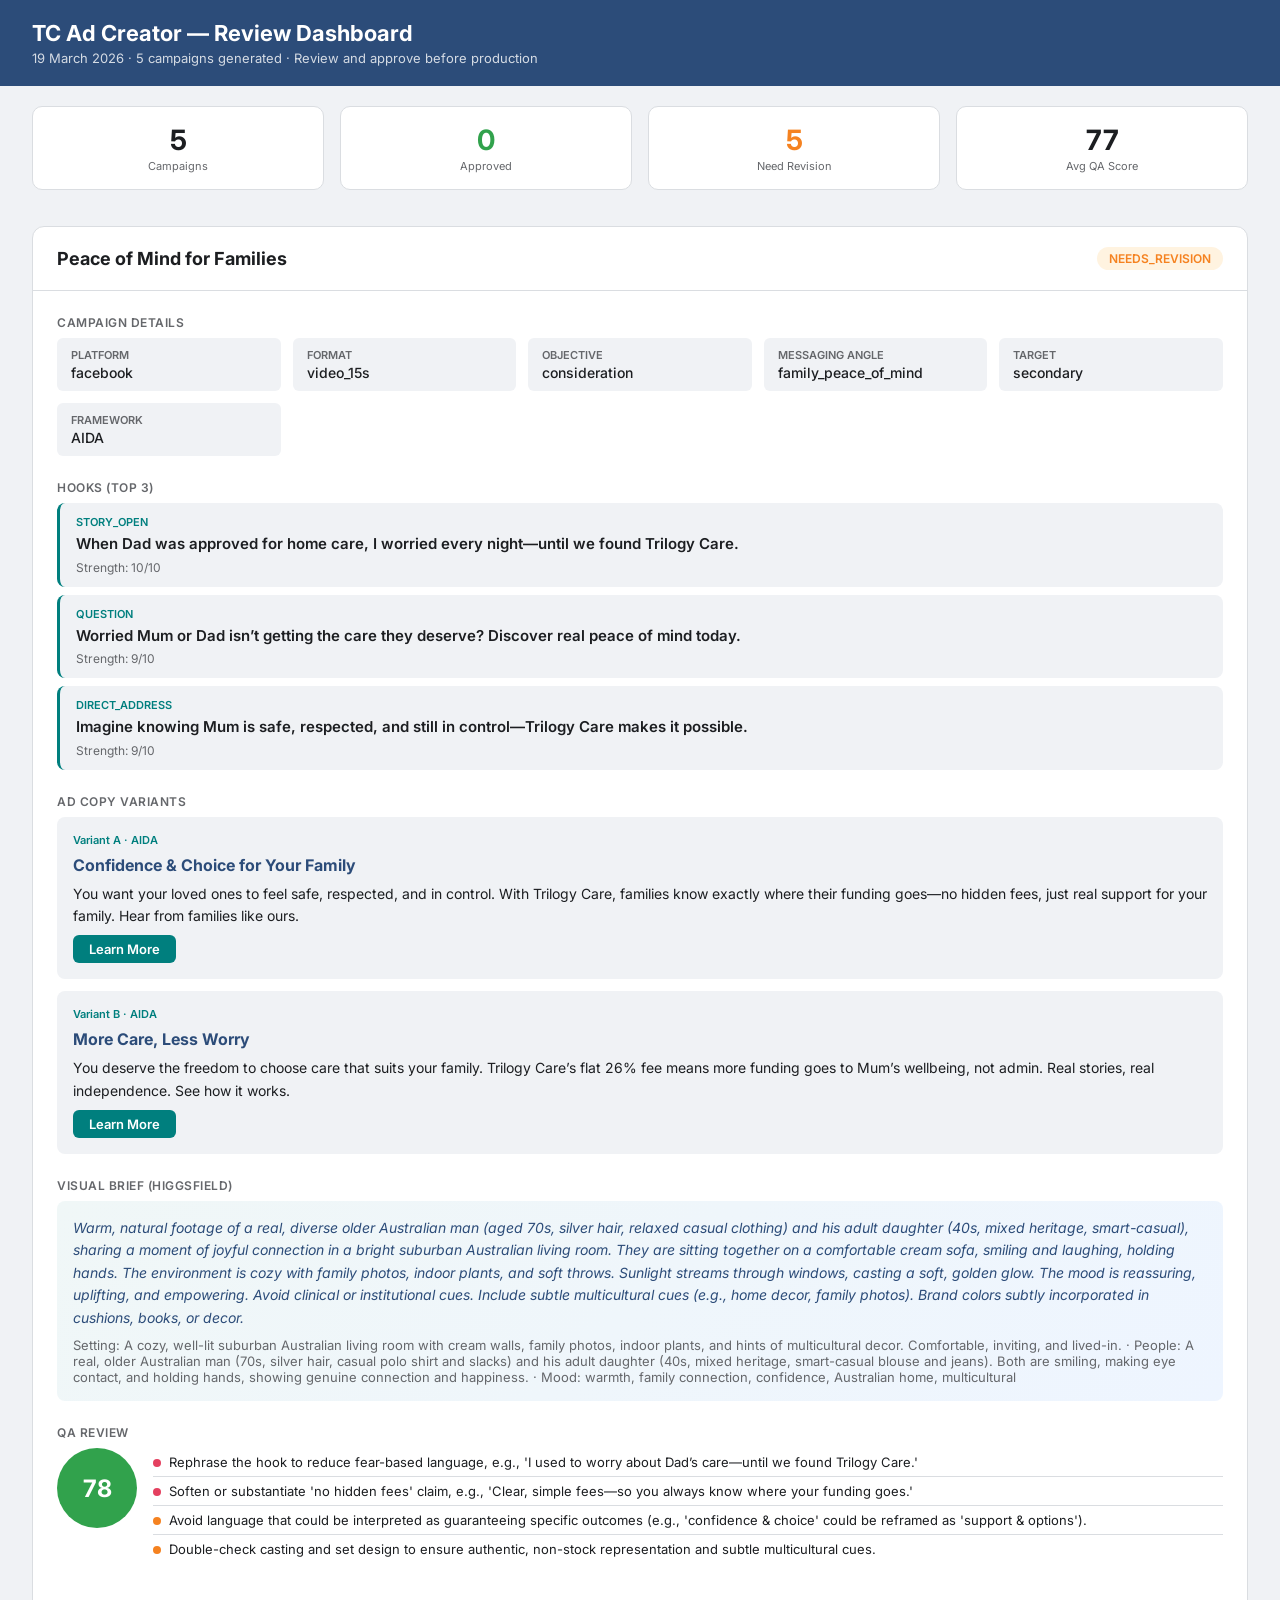
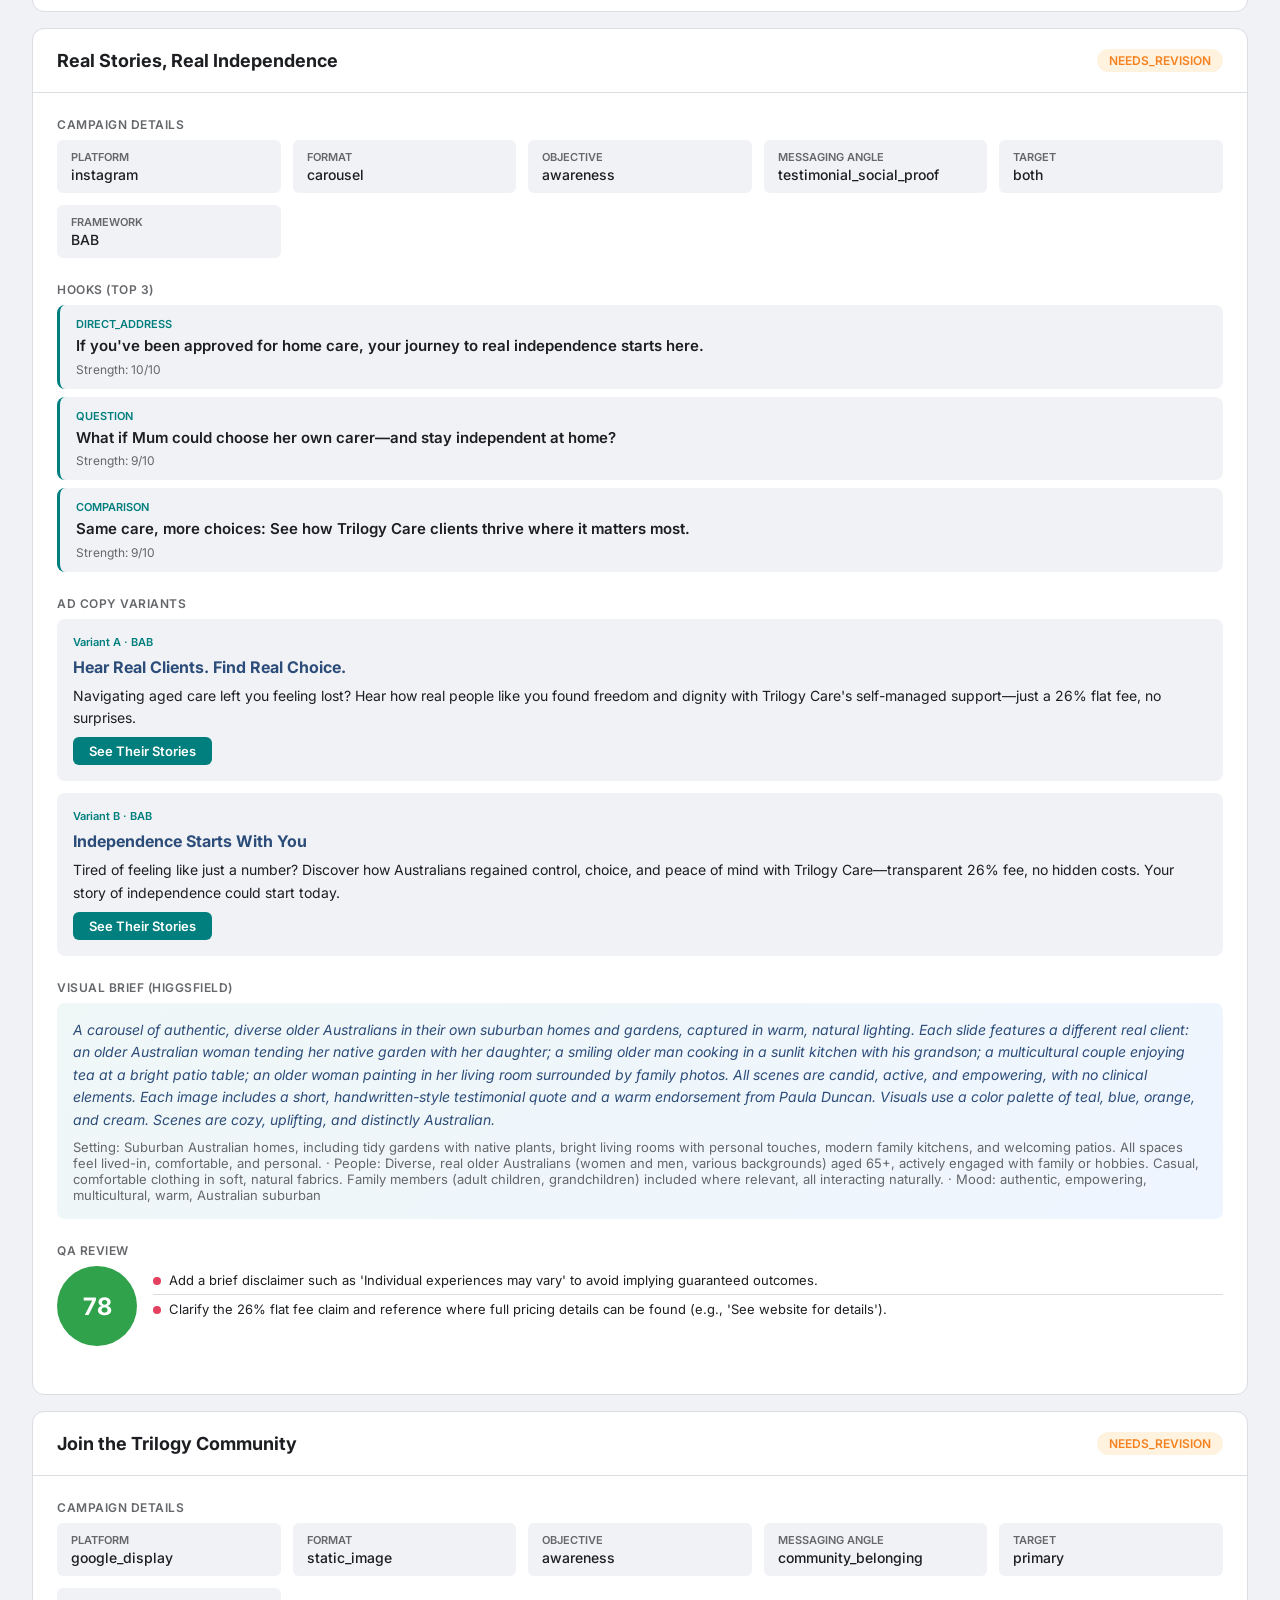
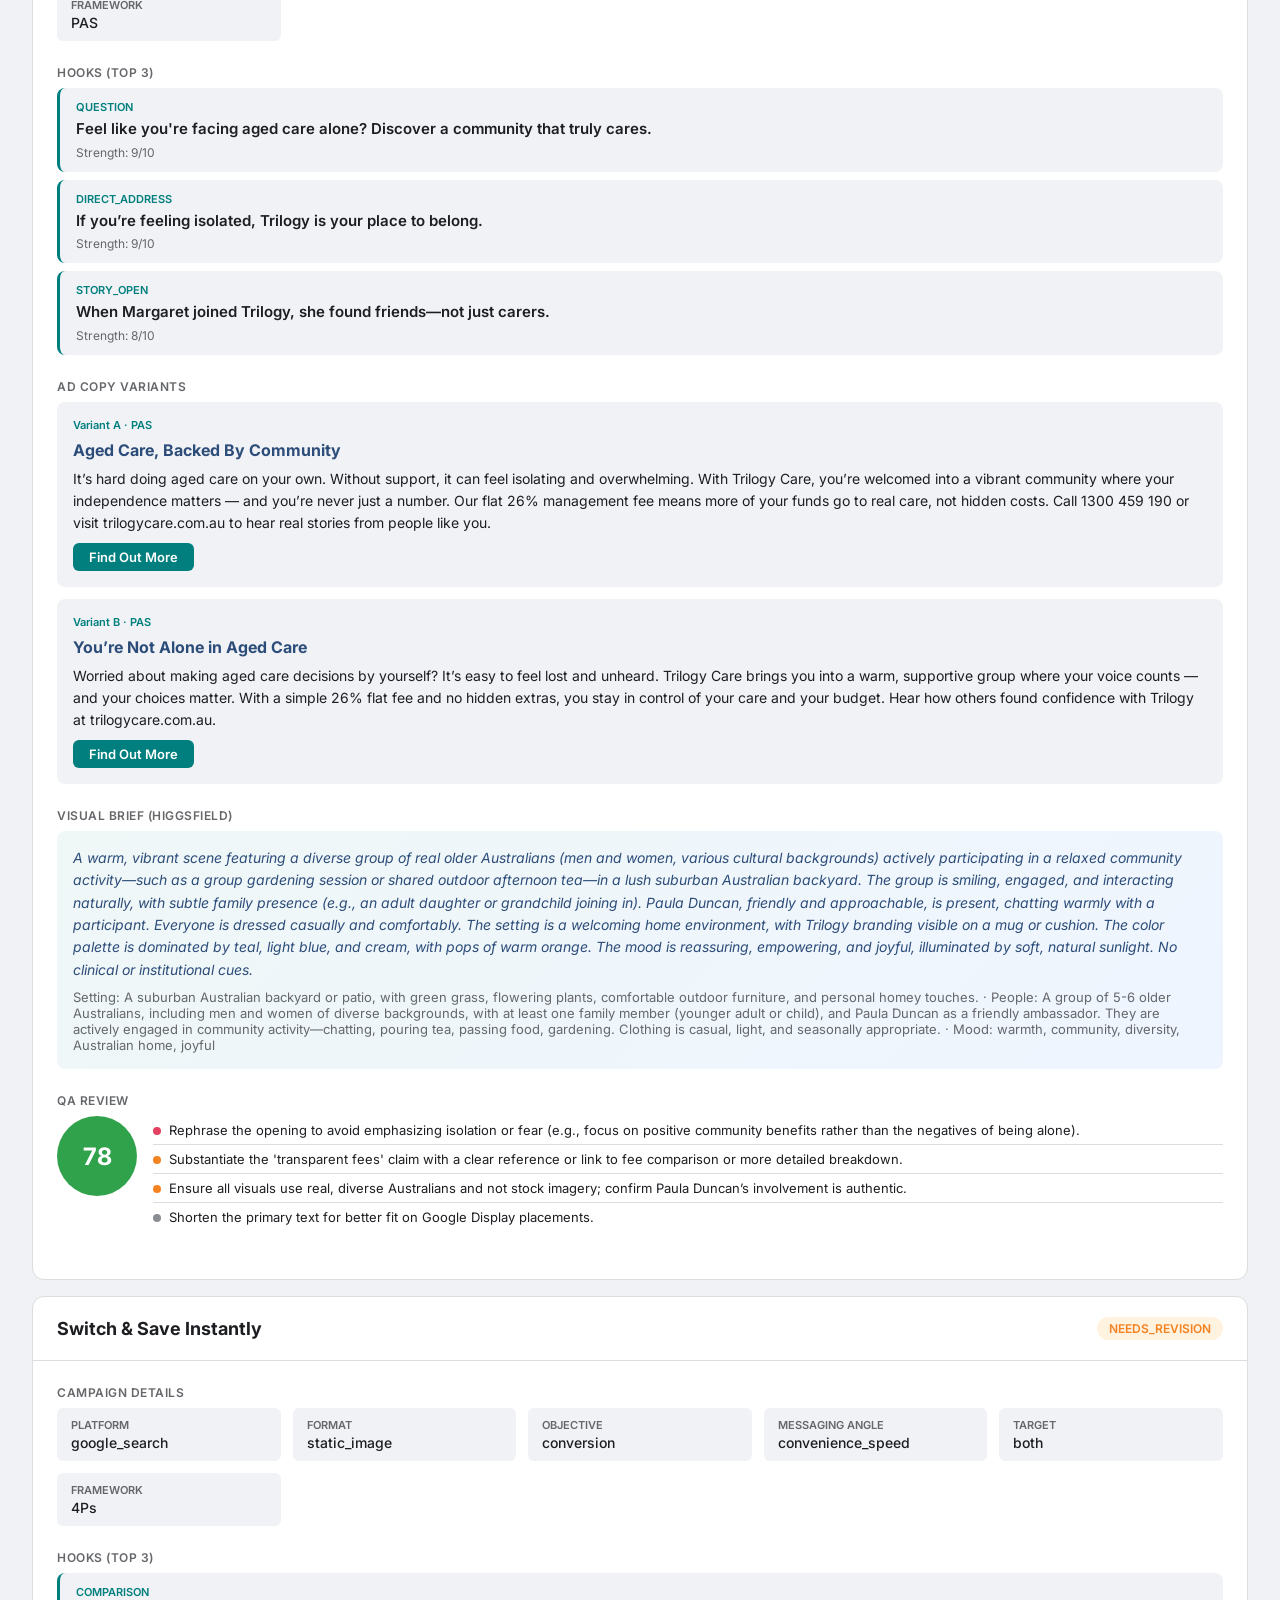
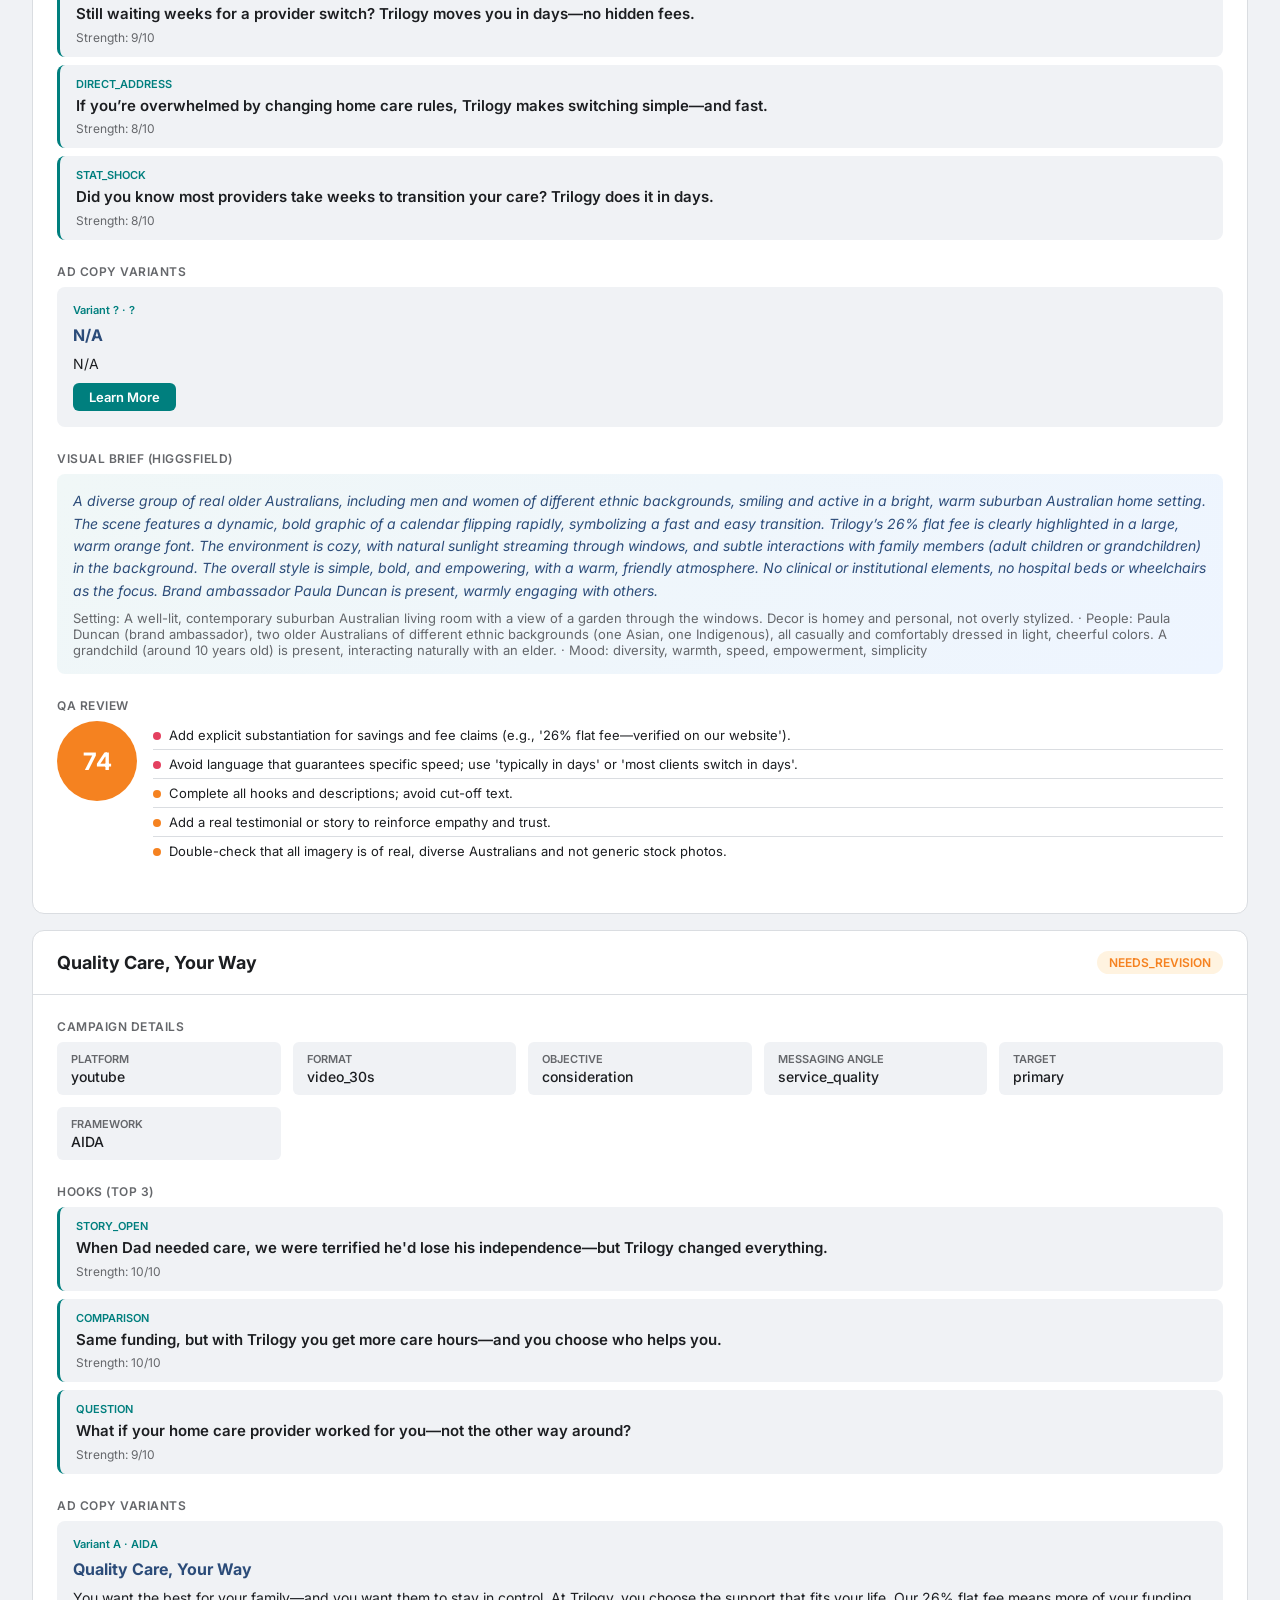
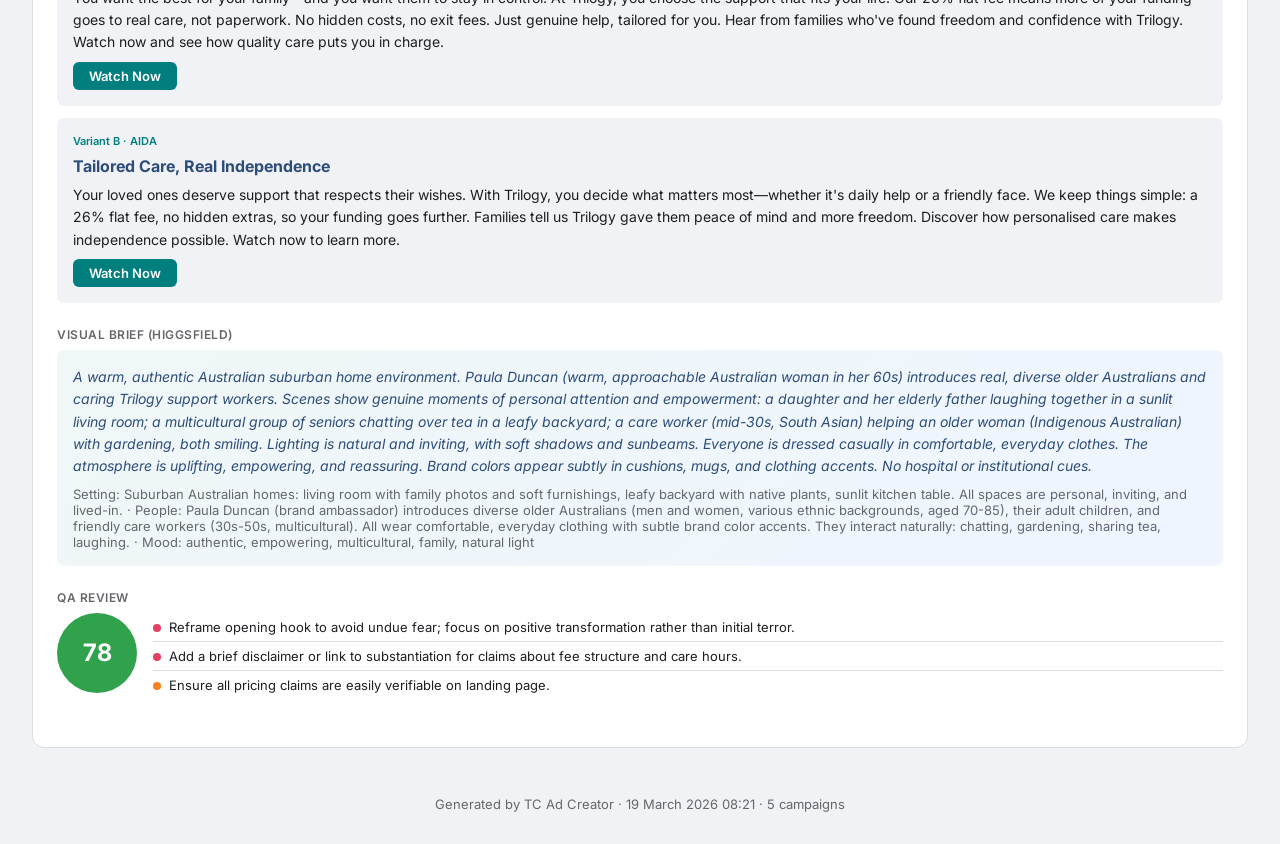
==== ad_output/ad_review_dashboard.html @ de45cdc8 "Ad Creator: 8 campaigns generated (2 batches), review dashboard, Higgsfield visual briefs, QA with c" ====
<!DOCTYPE html>
<html lang="en">
<head>
<meta charset="utf-8">
<meta name="viewport" content="width=device-width, initial-scale=1">
<title>TC Ad Creator — Review Dashboard</title>
<link href="https://fonts.googleapis.com/css2?family=Inter:wght@400;500;600;700&display=swap" rel="stylesheet">
<style>
:root {
  --bg: #F0F2F5; --white: #FFFFFF; --card: #FFFFFF;
  --border: #DADDE1; --text: #1C1E21; --muted: #65676B; --light: #8A8D91;
  --accent: #007F7E; --accent2: #43C0BE; --blue: #2c4c79;
  --green: #31A24C; --yellow: #F7B928; --red: #E4405F; --orange: #F58220;
}
* { box-sizing: border-box; margin: 0; padding: 0; }
body { font-family: 'Inter', -apple-system, sans-serif; background: var(--bg); color: var(--text); }

.header {
  background: var(--blue); color: white; padding: 20px 32px;
}
.header h1 { font-size: 22px; font-weight: 700; }
.header p { font-size: 13px; opacity: 0.8; margin-top: 4px; }

.stats {
  display: flex; gap: 16px; padding: 20px 32px; flex-wrap: wrap;
}
.stat {
  background: var(--white); border-radius: 10px; padding: 16px 24px;
  flex: 1; min-width: 140px; text-align: center;
  border: 1px solid var(--border);
}
.stat .n { font-size: 28px; font-weight: 700; }
.stat .l { font-size: 11px; color: var(--muted); margin-top: 2px; }

.campaign {
  background: var(--white); margin: 16px 32px; border-radius: 12px;
  border: 1px solid var(--border); overflow: hidden;
}
.campaign-header {
  padding: 20px 24px; border-bottom: 1px solid var(--border);
  display: flex; align-items: center; gap: 16px;
}
.campaign-header h2 { font-size: 18px; font-weight: 700; flex: 1; }
.badge { padding: 4px 12px; border-radius: 20px; font-size: 12px; font-weight: 600; }
.badge-approved { background: #E8F5E9; color: var(--green); }
.badge-revision { background: #FFF3E0; color: var(--orange); }
.badge-rejected { background: #FFEBE9; color: var(--red); }

.campaign-body { padding: 24px; }
.section { margin-bottom: 24px; }
.section h3 {
  font-size: 12px; text-transform: uppercase; letter-spacing: 0.5px;
  color: var(--muted); margin-bottom: 8px; font-weight: 600;
}

.hook-card {
  background: var(--bg); border-radius: 8px; padding: 12px 16px;
  margin-bottom: 8px; border-left: 3px solid var(--accent);
}
.hook-card .type { font-size: 11px; color: var(--accent); font-weight: 600; text-transform: uppercase; }
.hook-card .text { font-size: 15px; font-weight: 600; margin-top: 4px; line-height: 1.5; }
.hook-card .score { font-size: 12px; color: var(--muted); margin-top: 4px; }

.copy-variant {
  background: var(--bg); border-radius: 8px; padding: 16px; margin-bottom: 12px;
}
.copy-variant .label { font-size: 11px; color: var(--accent); font-weight: 600; margin-bottom: 8px; }
.copy-variant .headline { font-size: 16px; font-weight: 700; color: var(--blue); margin-bottom: 8px; }
.copy-variant .primary { font-size: 14px; line-height: 1.6; margin-bottom: 8px; }
.copy-variant .cta { display: inline-block; background: var(--accent); color: white; padding: 6px 16px; border-radius: 6px; font-size: 13px; font-weight: 600; }

.visual-brief {
  background: linear-gradient(135deg, #f0f7f7, #eef5ff); border-radius: 8px;
  padding: 16px; margin-bottom: 12px;
}
.visual-brief .prompt { font-size: 14px; line-height: 1.6; font-style: italic; color: var(--blue); }
.visual-brief .details { font-size: 13px; color: var(--muted); margin-top: 8px; }

.qa-result { display: flex; gap: 16px; flex-wrap: wrap; }
.qa-score {
  width: 80px; height: 80px; border-radius: 50%; display: flex;
  align-items: center; justify-content: center; font-size: 24px;
  font-weight: 700; color: white; flex-shrink: 0;
}
.qa-flags { flex: 1; }
.qa-flag {
  display: flex; gap: 8px; padding: 6px 0; font-size: 13px;
  border-bottom: 1px solid var(--border);
}
.qa-flag:last-child { border: none; }
.flag-dot { width: 8px; height: 8px; border-radius: 50%; margin-top: 5px; flex-shrink: 0; }

.meta-grid { display: grid; grid-template-columns: repeat(auto-fit, minmax(200px, 1fr)); gap: 12px; }
.meta-item { background: var(--bg); padding: 10px 14px; border-radius: 6px; }
.meta-item .label { font-size: 11px; color: var(--muted); font-weight: 600; text-transform: uppercase; }
.meta-item .value { font-size: 14px; font-weight: 500; margin-top: 2px; }
</style>
</head>
<body>
<div class="header">
  <h1>TC Ad Creator — Review Dashboard</h1>
  <p>19 March 2026 · 5 campaigns generated · Review and approve before production</p>
</div>

<div class="stats">
  <div class="stat"><div class="n">5</div><div class="l">Campaigns</div></div>
  <div class="stat"><div class="n" style="color:var(--green)">0</div><div class="l">Approved</div></div>
  <div class="stat"><div class="n" style="color:var(--orange)">5</div><div class="l">Need Revision</div></div>
  <div class="stat"><div class="n">77</div><div class="l">Avg QA Score</div></div>
</div>

<div class="campaign">
  <div class="campaign-header">
    <h2>Peace of Mind for Families</h2>
    <span class="badge badge-revision">NEEDS_REVISION</span>
  </div>
  <div class="campaign-body">

    <div class="section">
      <h3>Campaign Details</h3>
      <div class="meta-grid">
        <div class="meta-item"><div class="label">Platform</div><div class="value">facebook</div></div>
        <div class="meta-item"><div class="label">Format</div><div class="value">video_15s</div></div>
        <div class="meta-item"><div class="label">Objective</div><div class="value">consideration</div></div>
        <div class="meta-item"><div class="label">Messaging Angle</div><div class="value">family_peace_of_mind</div></div>
        <div class="meta-item"><div class="label">Target</div><div class="value">secondary</div></div>
        <div class="meta-item"><div class="label">Framework</div><div class="value">AIDA</div></div>
      </div>
    </div>

    <div class="section">
      <h3>Hooks (Top 3)</h3>
      <div class="hook-card">
        <div class="type">story_open</div>
        <div class="text">When Dad was approved for home care, I worried every night—until we found Trilogy Care.</div>
        <div class="score">Strength: 10/10</div>
      </div>
      <div class="hook-card">
        <div class="type">question</div>
        <div class="text">Worried Mum or Dad isn’t getting the care they deserve? Discover real peace of mind today.</div>
        <div class="score">Strength: 9/10</div>
      </div>
      <div class="hook-card">
        <div class="type">direct_address</div>
        <div class="text">Imagine knowing Mum is safe, respected, and still in control—Trilogy Care makes it possible.</div>
        <div class="score">Strength: 9/10</div>
      </div>
    </div>

    <div class="section">
      <h3>Ad Copy Variants</h3>
      <div class="copy-variant">
        <div class="label">Variant A · AIDA</div>
        <div class="headline">Confidence & Choice for Your Family</div>
        <div class="primary">You want your loved ones to feel safe, respected, and in control. With Trilogy Care, families know exactly where their funding goes—no hidden fees, just real support for your family. Hear from families like ours.</div>
        <span class="cta">Learn More</span>
      </div>
      <div class="copy-variant">
        <div class="label">Variant B · AIDA</div>
        <div class="headline">More Care, Less Worry</div>
        <div class="primary">You deserve the freedom to choose care that suits your family. Trilogy Care’s flat 26% fee means more funding goes to Mum’s wellbeing, not admin. Real stories, real independence. See how it works.</div>
        <span class="cta">Learn More</span>
      </div>
    </div>

    <div class="section">
      <h3>Visual Brief (Higgsfield)</h3>
      <div class="visual-brief">
        <div class="prompt">Warm, natural footage of a real, diverse older Australian man (aged 70s, silver hair, relaxed casual clothing) and his adult daughter (40s, mixed heritage, smart-casual), sharing a moment of joyful connection in a bright suburban Australian living room. They are sitting together on a comfortable cream sofa, smiling and laughing, holding hands. The environment is cozy with family photos, indoor plants, and soft throws. Sunlight streams through windows, casting a soft, golden glow. The mood is reassuring, uplifting, and empowering. Avoid clinical or institutional cues. Include subtle multicultural cues (e.g., home decor, family photos). Brand colors subtly incorporated in cushions, books, or decor.</div>
        <div class="details">
          Setting: A cozy, well-lit suburban Australian living room with cream walls, family photos, indoor plants, and hints of multicultural decor. Comfortable, inviting, and lived-in. ·
          People: A real, older Australian man (70s, silver hair, casual polo shirt and slacks) and his adult daughter (40s, mixed heritage, smart-casual blouse and jeans). Both are smiling, making eye contact, and holding hands, showing genuine connection and happiness. ·
          Mood: warmth, family connection, confidence, Australian home, multicultural
        </div>
      </div>
    </div>

    <div class="section">
      <h3>QA Review</h3>
      <div class="qa-result">
        <div class="qa-score" style="background:var(--green)">78</div>
        <div class="qa-flags">
          <div class="qa-flag"><span class="flag-dot" style="background:var(--red)"></span>Rephrase the hook to reduce fear-based language, e.g., 'I used to worry about Dad’s care—until we found Trilogy Care.'</div>
          <div class="qa-flag"><span class="flag-dot" style="background:var(--red)"></span>Soften or substantiate 'no hidden fees' claim, e.g., 'Clear, simple fees—so you always know where your funding goes.'</div>
          <div class="qa-flag"><span class="flag-dot" style="background:var(--orange)"></span>Avoid language that could be interpreted as guaranteeing specific outcomes (e.g., 'confidence & choice' could be reframed as 'support & options').</div>
          <div class="qa-flag"><span class="flag-dot" style="background:var(--orange)"></span>Double-check casting and set design to ensure authentic, non-stock representation and subtle multicultural cues.</div>
        </div>
      </div>
    </div>
  </div>
</div>

<div class="campaign">
  <div class="campaign-header">
    <h2>Real Stories, Real Independence</h2>
    <span class="badge badge-revision">NEEDS_REVISION</span>
  </div>
  <div class="campaign-body">

    <div class="section">
      <h3>Campaign Details</h3>
      <div class="meta-grid">
        <div class="meta-item"><div class="label">Platform</div><div class="value">instagram</div></div>
        <div class="meta-item"><div class="label">Format</div><div class="value">carousel</div></div>
        <div class="meta-item"><div class="label">Objective</div><div class="value">awareness</div></div>
        <div class="meta-item"><div class="label">Messaging Angle</div><div class="value">testimonial_social_proof</div></div>
        <div class="meta-item"><div class="label">Target</div><div class="value">both</div></div>
        <div class="meta-item"><div class="label">Framework</div><div class="value">BAB</div></div>
      </div>
    </div>

    <div class="section">
      <h3>Hooks (Top 3)</h3>
      <div class="hook-card">
        <div class="type">direct_address</div>
        <div class="text">If you've been approved for home care, your journey to real independence starts here.</div>
        <div class="score">Strength: 10/10</div>
      </div>
      <div class="hook-card">
        <div class="type">question</div>
        <div class="text">What if Mum could choose her own carer—and stay independent at home?</div>
        <div class="score">Strength: 9/10</div>
      </div>
      <div class="hook-card">
        <div class="type">comparison</div>
        <div class="text">Same care, more choices: See how Trilogy Care clients thrive where it matters most.</div>
        <div class="score">Strength: 9/10</div>
      </div>
    </div>

    <div class="section">
      <h3>Ad Copy Variants</h3>
      <div class="copy-variant">
        <div class="label">Variant A · BAB</div>
        <div class="headline">Hear Real Clients. Find Real Choice.</div>
        <div class="primary">Navigating aged care left you feeling lost? Hear how real people like you found freedom and dignity with Trilogy Care's self-managed support—just a 26% flat fee, no surprises.</div>
        <span class="cta">See Their Stories</span>
      </div>
      <div class="copy-variant">
        <div class="label">Variant B · BAB</div>
        <div class="headline">Independence Starts With You</div>
        <div class="primary">Tired of feeling like just a number? Discover how Australians regained control, choice, and peace of mind with Trilogy Care—transparent 26% fee, no hidden costs. Your story of independence could start today.</div>
        <span class="cta">See Their Stories</span>
      </div>
    </div>

    <div class="section">
      <h3>Visual Brief (Higgsfield)</h3>
      <div class="visual-brief">
        <div class="prompt">A carousel of authentic, diverse older Australians in their own suburban homes and gardens, captured in warm, natural lighting. Each slide features a different real client: an older Australian woman tending her native garden with her daughter; a smiling older man cooking in a sunlit kitchen with his grandson; a multicultural couple enjoying tea at a bright patio table; an older woman painting in her living room surrounded by family photos. All scenes are candid, active, and empowering, with no clinical elements. Each image includes a short, handwritten-style testimonial quote and a warm endorsement from Paula Duncan. Visuals use a color palette of teal, blue, orange, and cream. Scenes are cozy, uplifting, and distinctly Australian.</div>
        <div class="details">
          Setting: Suburban Australian homes, including tidy gardens with native plants, bright living rooms with personal touches, modern family kitchens, and welcoming patios. All spaces feel lived-in, comfortable, and personal. ·
          People: Diverse, real older Australians (women and men, various backgrounds) aged 65+, actively engaged with family or hobbies. Casual, comfortable clothing in soft, natural fabrics. Family members (adult children, grandchildren) included where relevant, all interacting naturally. ·
          Mood: authentic, empowering, multicultural, warm, Australian suburban
        </div>
      </div>
    </div>

    <div class="section">
      <h3>QA Review</h3>
      <div class="qa-result">
        <div class="qa-score" style="background:var(--green)">78</div>
        <div class="qa-flags">
          <div class="qa-flag"><span class="flag-dot" style="background:var(--red)"></span>Add a brief disclaimer such as 'Individual experiences may vary' to avoid implying guaranteed outcomes.</div>
          <div class="qa-flag"><span class="flag-dot" style="background:var(--red)"></span>Clarify the 26% flat fee claim and reference where full pricing details can be found (e.g., 'See website for details').</div>
        </div>
      </div>
    </div>
  </div>
</div>

<div class="campaign">
  <div class="campaign-header">
    <h2>Join the Trilogy Community</h2>
    <span class="badge badge-revision">NEEDS_REVISION</span>
  </div>
  <div class="campaign-body">

    <div class="section">
      <h3>Campaign Details</h3>
      <div class="meta-grid">
        <div class="meta-item"><div class="label">Platform</div><div class="value">google_display</div></div>
        <div class="meta-item"><div class="label">Format</div><div class="value">static_image</div></div>
        <div class="meta-item"><div class="label">Objective</div><div class="value">awareness</div></div>
        <div class="meta-item"><div class="label">Messaging Angle</div><div class="value">community_belonging</div></div>
        <div class="meta-item"><div class="label">Target</div><div class="value">primary</div></div>
        <div class="meta-item"><div class="label">Framework</div><div class="value">PAS</div></div>
      </div>
    </div>

    <div class="section">
      <h3>Hooks (Top 3)</h3>
      <div class="hook-card">
        <div class="type">question</div>
        <div class="text">Feel like you're facing aged care alone? Discover a community that truly cares.</div>
        <div class="score">Strength: 9/10</div>
      </div>
      <div class="hook-card">
        <div class="type">direct_address</div>
        <div class="text">If you’re feeling isolated, Trilogy is your place to belong.</div>
        <div class="score">Strength: 9/10</div>
      </div>
      <div class="hook-card">
        <div class="type">story_open</div>
        <div class="text">When Margaret joined Trilogy, she found friends—not just carers.</div>
        <div class="score">Strength: 8/10</div>
      </div>
    </div>

    <div class="section">
      <h3>Ad Copy Variants</h3>
      <div class="copy-variant">
        <div class="label">Variant A · PAS</div>
        <div class="headline">Aged Care, Backed By Community</div>
        <div class="primary">It’s hard doing aged care on your own. Without support, it can feel isolating and overwhelming. With Trilogy Care, you’re welcomed into a vibrant community where your independence matters — and you’re never just a number. Our flat 26% management fee means more of your funds go to real care, not hidden costs. Call 1300 459 190 or visit trilogycare.com.au to hear real stories from people like you.</div>
        <span class="cta">Find Out More</span>
      </div>
      <div class="copy-variant">
        <div class="label">Variant B · PAS</div>
        <div class="headline">You’re Not Alone in Aged Care</div>
        <div class="primary">Worried about making aged care decisions by yourself? It’s easy to feel lost and unheard. Trilogy Care brings you into a warm, supportive group where your voice counts — and your choices matter. With a simple 26% flat fee and no hidden extras, you stay in control of your care and your budget. Hear how others found confidence with Trilogy at trilogycare.com.au.</div>
        <span class="cta">Find Out More</span>
      </div>
    </div>

    <div class="section">
      <h3>Visual Brief (Higgsfield)</h3>
      <div class="visual-brief">
        <div class="prompt">A warm, vibrant scene featuring a diverse group of real older Australians (men and women, various cultural backgrounds) actively participating in a relaxed community activity—such as a group gardening session or shared outdoor afternoon tea—in a lush suburban Australian backyard. The group is smiling, engaged, and interacting naturally, with subtle family presence (e.g., an adult daughter or grandchild joining in). Paula Duncan, friendly and approachable, is present, chatting warmly with a participant. Everyone is dressed casually and comfortably. The setting is a welcoming home environment, with Trilogy branding visible on a mug or cushion. The color palette is dominated by teal, light blue, and cream, with pops of warm orange. The mood is reassuring, empowering, and joyful, illuminated by soft, natural sunlight. No clinical or institutional cues.</div>
        <div class="details">
          Setting: A suburban Australian backyard or patio, with green grass, flowering plants, comfortable outdoor furniture, and personal homey touches. ·
          People: A group of 5-6 older Australians, including men and women of diverse backgrounds, with at least one family member (younger adult or child), and Paula Duncan as a friendly ambassador. They are actively engaged in community activity—chatting, pouring tea, passing food, gardening. Clothing is casual, light, and seasonally appropriate. ·
          Mood: warmth, community, diversity, Australian home, joyful
        </div>
      </div>
    </div>

    <div class="section">
      <h3>QA Review</h3>
      <div class="qa-result">
        <div class="qa-score" style="background:var(--green)">78</div>
        <div class="qa-flags">
          <div class="qa-flag"><span class="flag-dot" style="background:var(--red)"></span>Rephrase the opening to avoid emphasizing isolation or fear (e.g., focus on positive community benefits rather than the negatives of being alone).</div>
          <div class="qa-flag"><span class="flag-dot" style="background:var(--orange)"></span>Substantiate the 'transparent fees' claim with a clear reference or link to fee comparison or more detailed breakdown.</div>
          <div class="qa-flag"><span class="flag-dot" style="background:var(--orange)"></span>Ensure all visuals use real, diverse Australians and not stock imagery; confirm Paula Duncan’s involvement is authentic.</div>
          <div class="qa-flag"><span class="flag-dot" style="background:var(--light)"></span>Shorten the primary text for better fit on Google Display placements.</div>
        </div>
      </div>
    </div>
  </div>
</div>

<div class="campaign">
  <div class="campaign-header">
    <h2>Switch & Save Instantly</h2>
    <span class="badge badge-revision">NEEDS_REVISION</span>
  </div>
  <div class="campaign-body">

    <div class="section">
      <h3>Campaign Details</h3>
      <div class="meta-grid">
        <div class="meta-item"><div class="label">Platform</div><div class="value">google_search</div></div>
        <div class="meta-item"><div class="label">Format</div><div class="value">static_image</div></div>
        <div class="meta-item"><div class="label">Objective</div><div class="value">conversion</div></div>
        <div class="meta-item"><div class="label">Messaging Angle</div><div class="value">convenience_speed</div></div>
        <div class="meta-item"><div class="label">Target</div><div class="value">both</div></div>
        <div class="meta-item"><div class="label">Framework</div><div class="value">4Ps</div></div>
      </div>
    </div>

    <div class="section">
      <h3>Hooks (Top 3)</h3>
      <div class="hook-card">
        <div class="type">comparison</div>
        <div class="text">Still waiting weeks for a provider switch? Trilogy moves you in days—no hidden fees.</div>
        <div class="score">Strength: 9/10</div>
      </div>
      <div class="hook-card">
        <div class="type">direct_address</div>
        <div class="text">If you’re overwhelmed by changing home care rules, Trilogy makes switching simple—and fast.</div>
        <div class="score">Strength: 8/10</div>
      </div>
      <div class="hook-card">
        <div class="type">stat_shock</div>
        <div class="text">Did you know most providers take weeks to transition your care? Trilogy does it in days.</div>
        <div class="score">Strength: 8/10</div>
      </div>
    </div>

    <div class="section">
      <h3>Ad Copy Variants</h3>
      <div class="copy-variant">
        <div class="label">Variant ? · ?</div>
        <div class="headline">N/A</div>
        <div class="primary">N/A</div>
        <span class="cta">Learn More</span>
      </div>
    </div>

    <div class="section">
      <h3>Visual Brief (Higgsfield)</h3>
      <div class="visual-brief">
        <div class="prompt">A diverse group of real older Australians, including men and women of different ethnic backgrounds, smiling and active in a bright, warm suburban Australian home setting. The scene features a dynamic, bold graphic of a calendar flipping rapidly, symbolizing a fast and easy transition. Trilogy’s 26% flat fee is clearly highlighted in a large, warm orange font. The environment is cozy, with natural sunlight streaming through windows, and subtle interactions with family members (adult children or grandchildren) in the background. The overall style is simple, bold, and empowering, with a warm, friendly atmosphere. No clinical or institutional elements, no hospital beds or wheelchairs as the focus. Brand ambassador Paula Duncan is present, warmly engaging with others.</div>
        <div class="details">
          Setting: A well-lit, contemporary suburban Australian living room with a view of a garden through the windows. Decor is homey and personal, not overly stylized. ·
          People: Paula Duncan (brand ambassador), two older Australians of different ethnic backgrounds (one Asian, one Indigenous), all casually and comfortably dressed in light, cheerful colors. A grandchild (around 10 years old) is present, interacting naturally with an elder. ·
          Mood: diversity, warmth, speed, empowerment, simplicity
        </div>
      </div>
    </div>

    <div class="section">
      <h3>QA Review</h3>
      <div class="qa-result">
        <div class="qa-score" style="background:var(--orange)">74</div>
        <div class="qa-flags">
          <div class="qa-flag"><span class="flag-dot" style="background:var(--red)"></span>Add explicit substantiation for savings and fee claims (e.g., '26% flat fee—verified on our website').</div>
          <div class="qa-flag"><span class="flag-dot" style="background:var(--red)"></span>Avoid language that guarantees specific speed; use 'typically in days' or 'most clients switch in days'.</div>
          <div class="qa-flag"><span class="flag-dot" style="background:var(--orange)"></span>Complete all hooks and descriptions; avoid cut-off text.</div>
          <div class="qa-flag"><span class="flag-dot" style="background:var(--orange)"></span>Add a real testimonial or story to reinforce empathy and trust.</div>
          <div class="qa-flag"><span class="flag-dot" style="background:var(--orange)"></span>Double-check that all imagery is of real, diverse Australians and not generic stock photos.</div>
        </div>
      </div>
    </div>
  </div>
</div>

<div class="campaign">
  <div class="campaign-header">
    <h2>Quality Care, Your Way</h2>
    <span class="badge badge-revision">NEEDS_REVISION</span>
  </div>
  <div class="campaign-body">

    <div class="section">
      <h3>Campaign Details</h3>
      <div class="meta-grid">
        <div class="meta-item"><div class="label">Platform</div><div class="value">youtube</div></div>
        <div class="meta-item"><div class="label">Format</div><div class="value">video_30s</div></div>
        <div class="meta-item"><div class="label">Objective</div><div class="value">consideration</div></div>
        <div class="meta-item"><div class="label">Messaging Angle</div><div class="value">service_quality</div></div>
        <div class="meta-item"><div class="label">Target</div><div class="value">primary</div></div>
        <div class="meta-item"><div class="label">Framework</div><div class="value">AIDA</div></div>
      </div>
    </div>

    <div class="section">
      <h3>Hooks (Top 3)</h3>
      <div class="hook-card">
        <div class="type">story_open</div>
        <div class="text">When Dad needed care, we were terrified he'd lose his independence—but Trilogy changed everything.</div>
        <div class="score">Strength: 10/10</div>
      </div>
      <div class="hook-card">
        <div class="type">comparison</div>
        <div class="text">Same funding, but with Trilogy you get more care hours—and you choose who helps you.</div>
        <div class="score">Strength: 10/10</div>
      </div>
      <div class="hook-card">
        <div class="type">question</div>
        <div class="text">What if your home care provider worked for you—not the other way around?</div>
        <div class="score">Strength: 9/10</div>
      </div>
    </div>

    <div class="section">
      <h3>Ad Copy Variants</h3>
      <div class="copy-variant">
        <div class="label">Variant A · AIDA</div>
        <div class="headline">Quality Care, Your Way</div>
        <div class="primary">You want the best for your family—and you want them to stay in control. At Trilogy, you choose the support that fits your life. Our 26% flat fee means more of your funding goes to real care, not paperwork. No hidden costs, no exit fees. Just genuine help, tailored for you. Hear from families who've found freedom and confidence with Trilogy. Watch now and see how quality care puts you in charge.</div>
        <span class="cta">Watch Now</span>
      </div>
      <div class="copy-variant">
        <div class="label">Variant B · AIDA</div>
        <div class="headline">Tailored Care, Real Independence</div>
        <div class="primary">Your loved ones deserve support that respects their wishes. With Trilogy, you decide what matters most—whether it's daily help or a friendly face. We keep things simple: a 26% flat fee, no hidden extras, so your funding goes further. Families tell us Trilogy gave them peace of mind and more freedom. Discover how personalised care makes independence possible. Watch now to learn more.</div>
        <span class="cta">Watch Now</span>
      </div>
    </div>

    <div class="section">
      <h3>Visual Brief (Higgsfield)</h3>
      <div class="visual-brief">
        <div class="prompt">A warm, authentic Australian suburban home environment. Paula Duncan (warm, approachable Australian woman in her 60s) introduces real, diverse older Australians and caring Trilogy support workers. Scenes show genuine moments of personal attention and empowerment: a daughter and her elderly father laughing together in a sunlit living room; a multicultural group of seniors chatting over tea in a leafy backyard; a care worker (mid-30s, South Asian) helping an older woman (Indigenous Australian) with gardening, both smiling. Lighting is natural and inviting, with soft shadows and sunbeams. Everyone is dressed casually in comfortable, everyday clothes. The atmosphere is uplifting, empowering, and reassuring. Brand colors appear subtly in cushions, mugs, and clothing accents. No hospital or institutional cues.</div>
        <div class="details">
          Setting: Suburban Australian homes: living room with family photos and soft furnishings, leafy backyard with native plants, sunlit kitchen table. All spaces are personal, inviting, and lived-in. ·
          People: Paula Duncan (brand ambassador) introduces diverse older Australians (men and women, various ethnic backgrounds, aged 70-85), their adult children, and friendly care workers (30s-50s, multicultural). All wear comfortable, everyday clothing with subtle brand color accents. They interact naturally: chatting, gardening, sharing tea, laughing. ·
          Mood: authentic, empowering, multicultural, family, natural light
        </div>
      </div>
    </div>

    <div class="section">
      <h3>QA Review</h3>
      <div class="qa-result">
        <div class="qa-score" style="background:var(--green)">78</div>
        <div class="qa-flags">
          <div class="qa-flag"><span class="flag-dot" style="background:var(--red)"></span>Reframe opening hook to avoid undue fear; focus on positive transformation rather than initial terror.</div>
          <div class="qa-flag"><span class="flag-dot" style="background:var(--red)"></span>Add a brief disclaimer or link to substantiation for claims about fee structure and care hours.</div>
          <div class="qa-flag"><span class="flag-dot" style="background:var(--orange)"></span>Ensure all pricing claims are easily verifiable on landing page.</div>
        </div>
      </div>
    </div>
  </div>
</div>

<div style="text-align:center;padding:32px;color:var(--muted);font-size:13px;">
  Generated by TC Ad Creator · 19 March 2026 08:21 · 5 campaigns
</div>
</body>
</html>
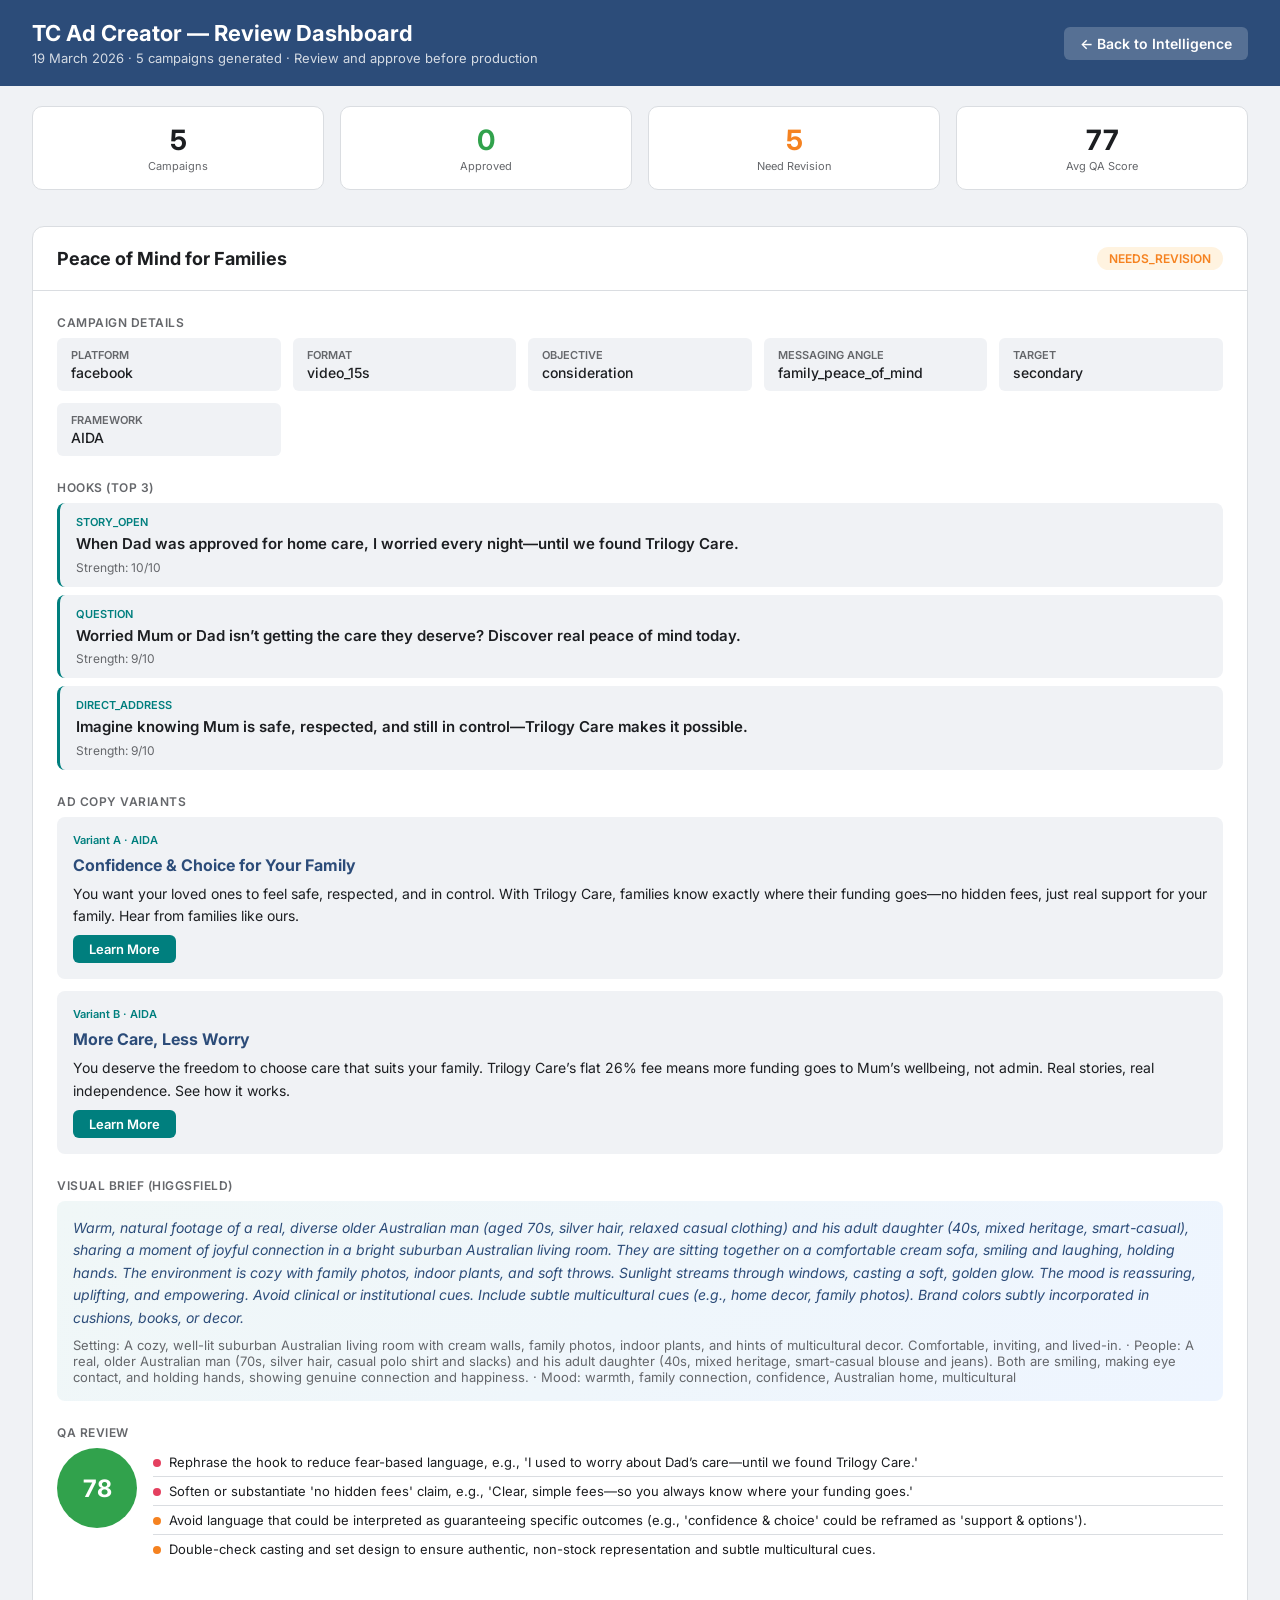
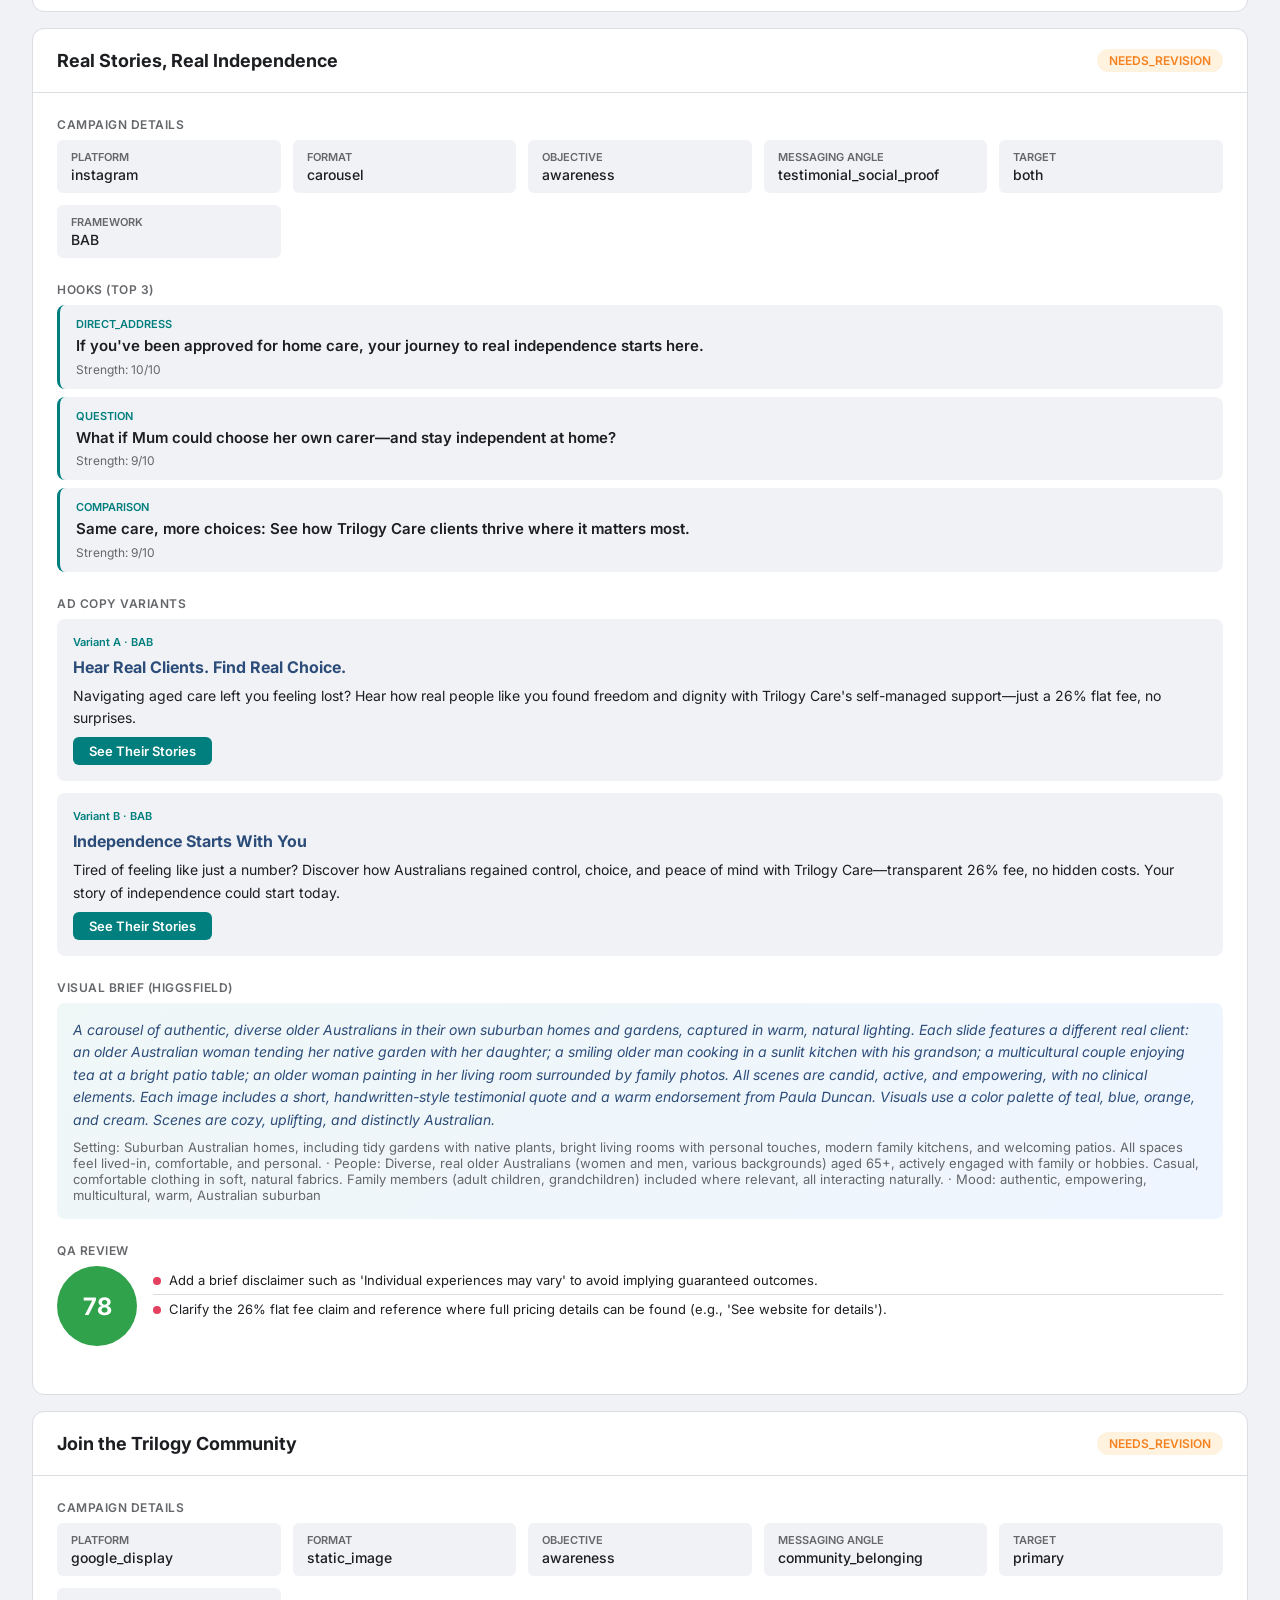
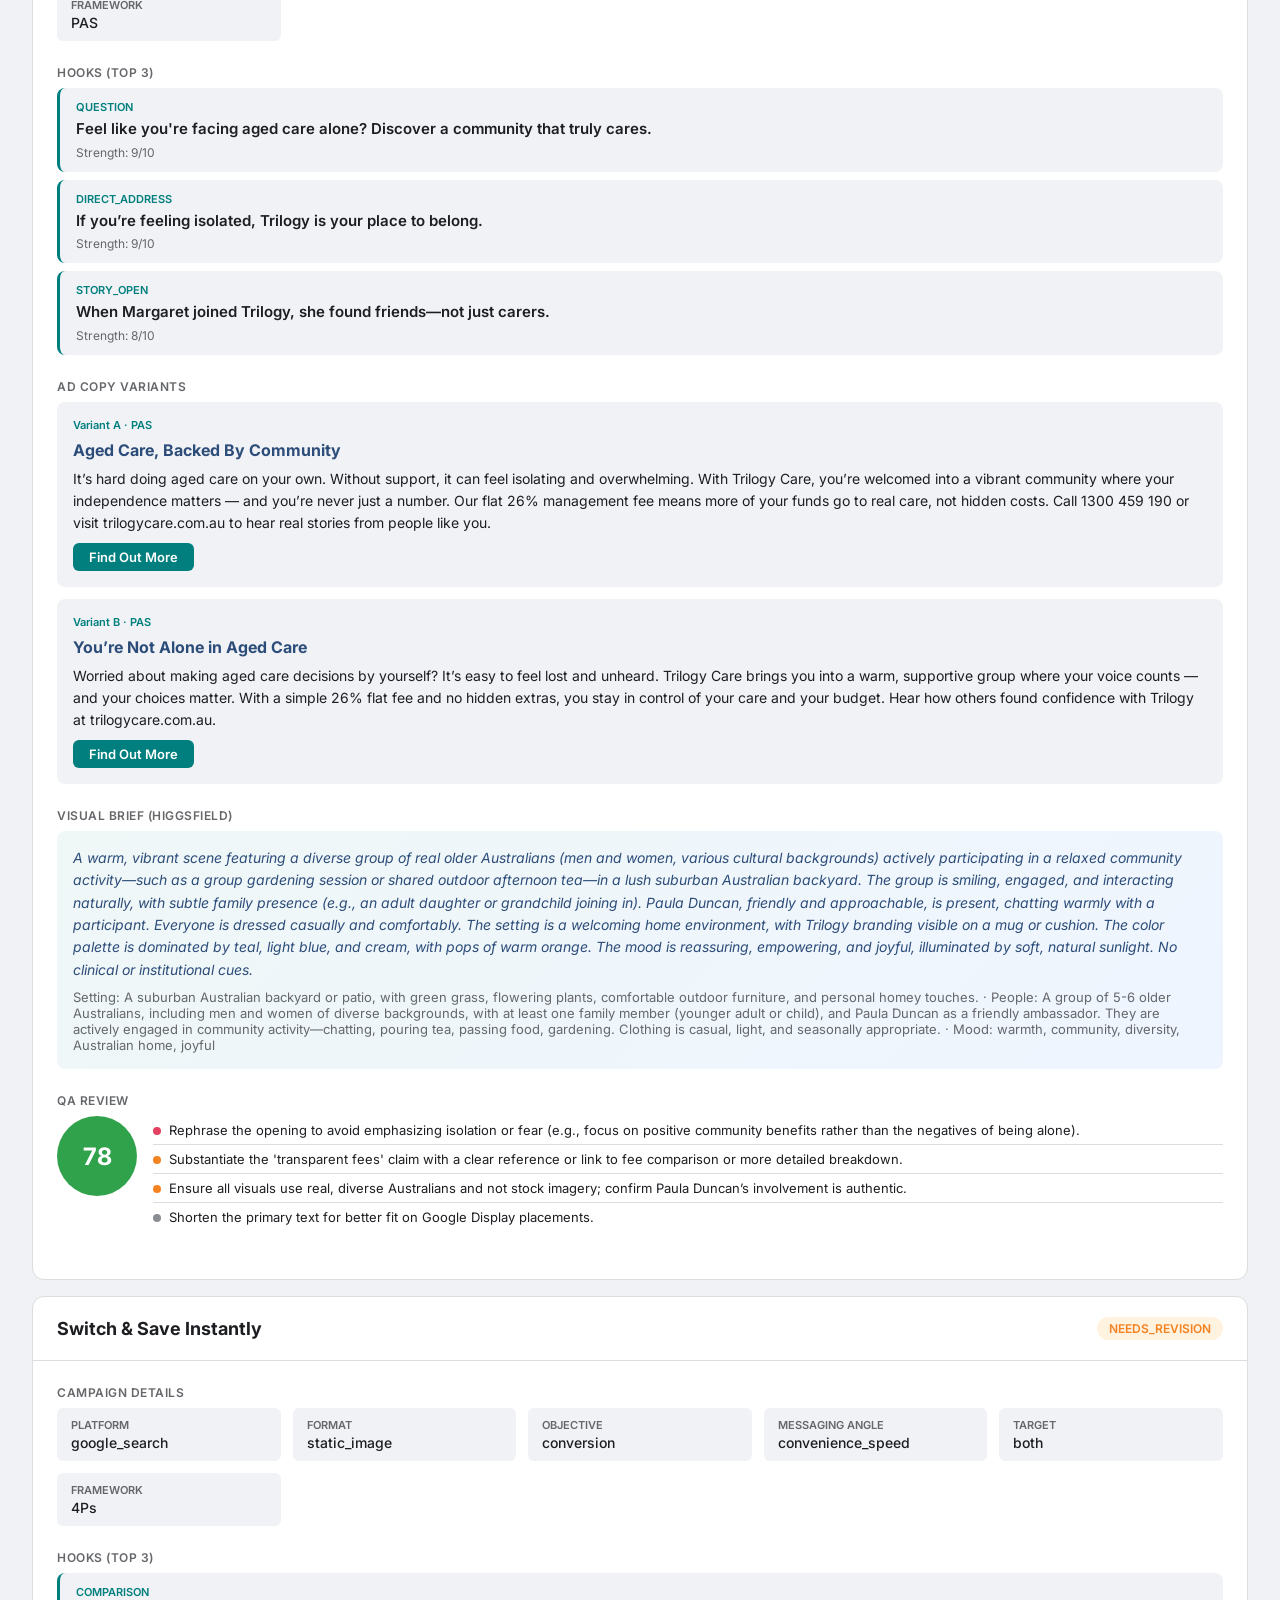
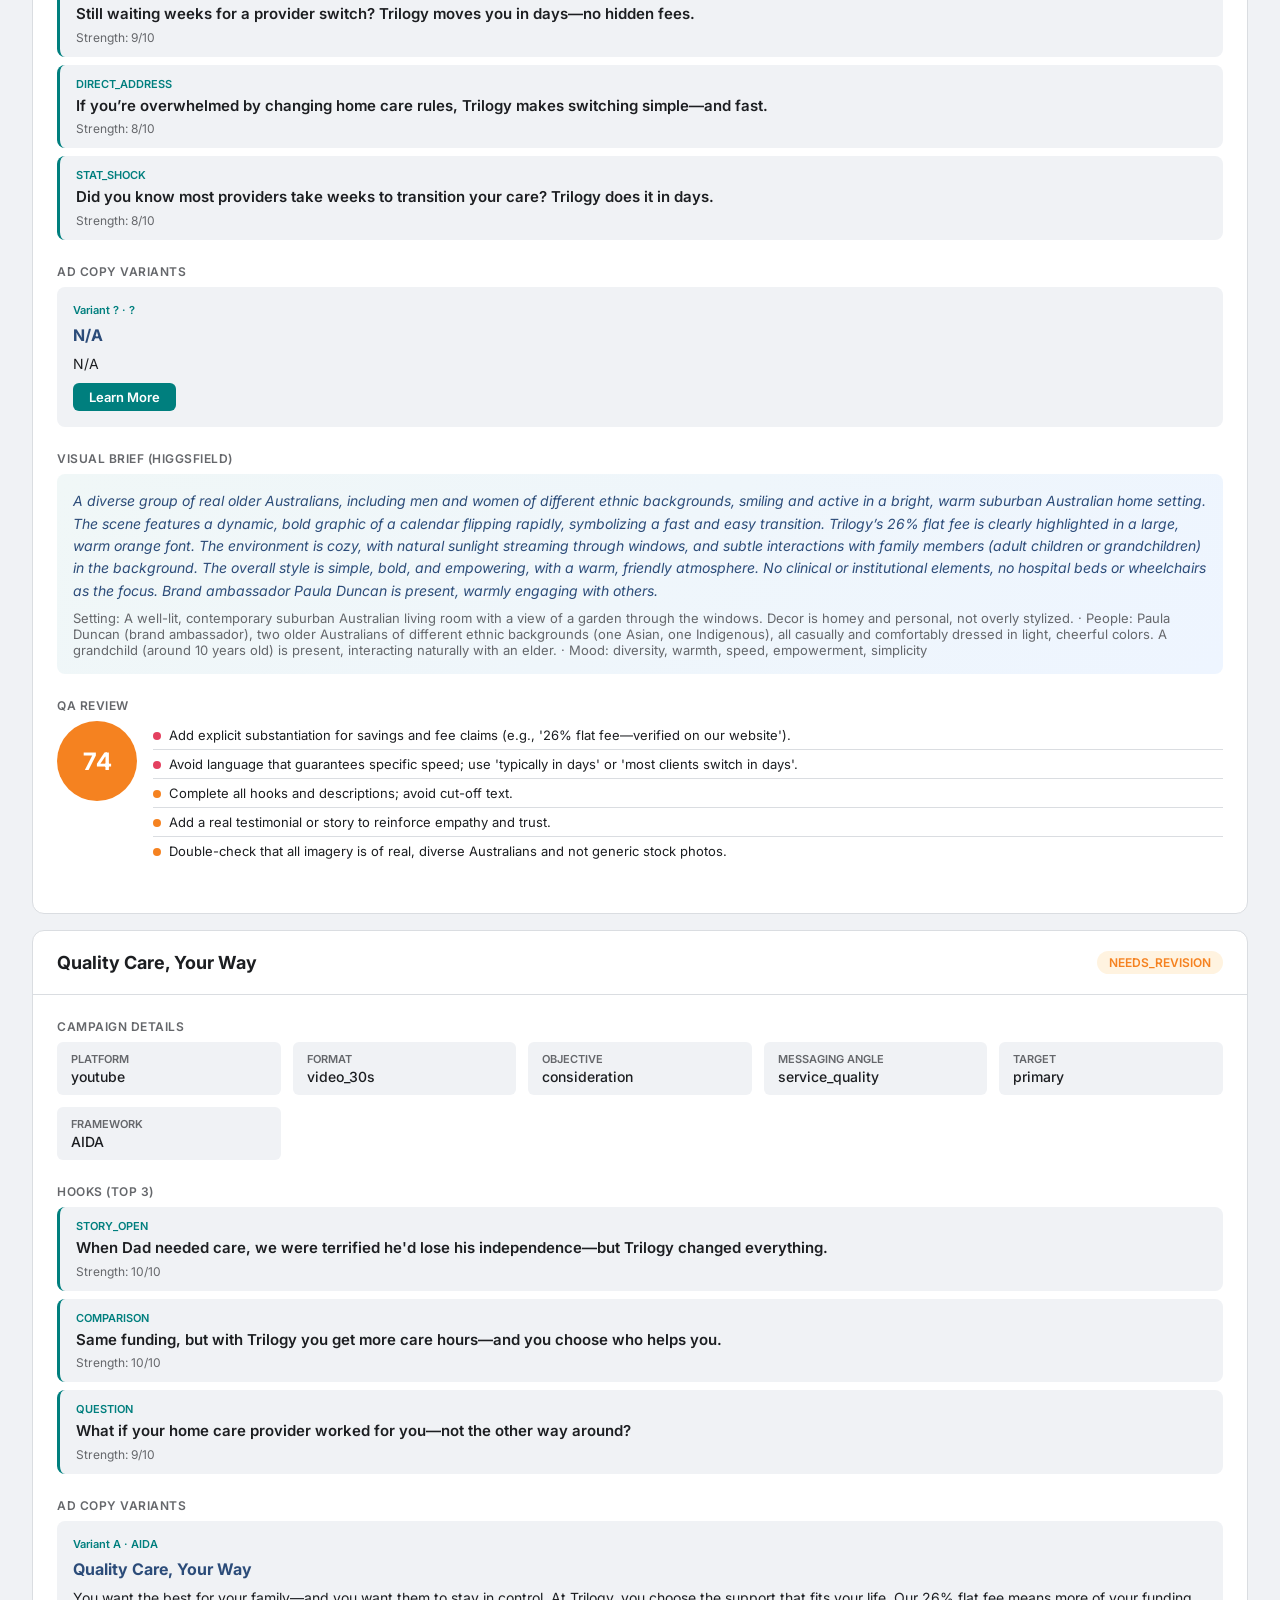
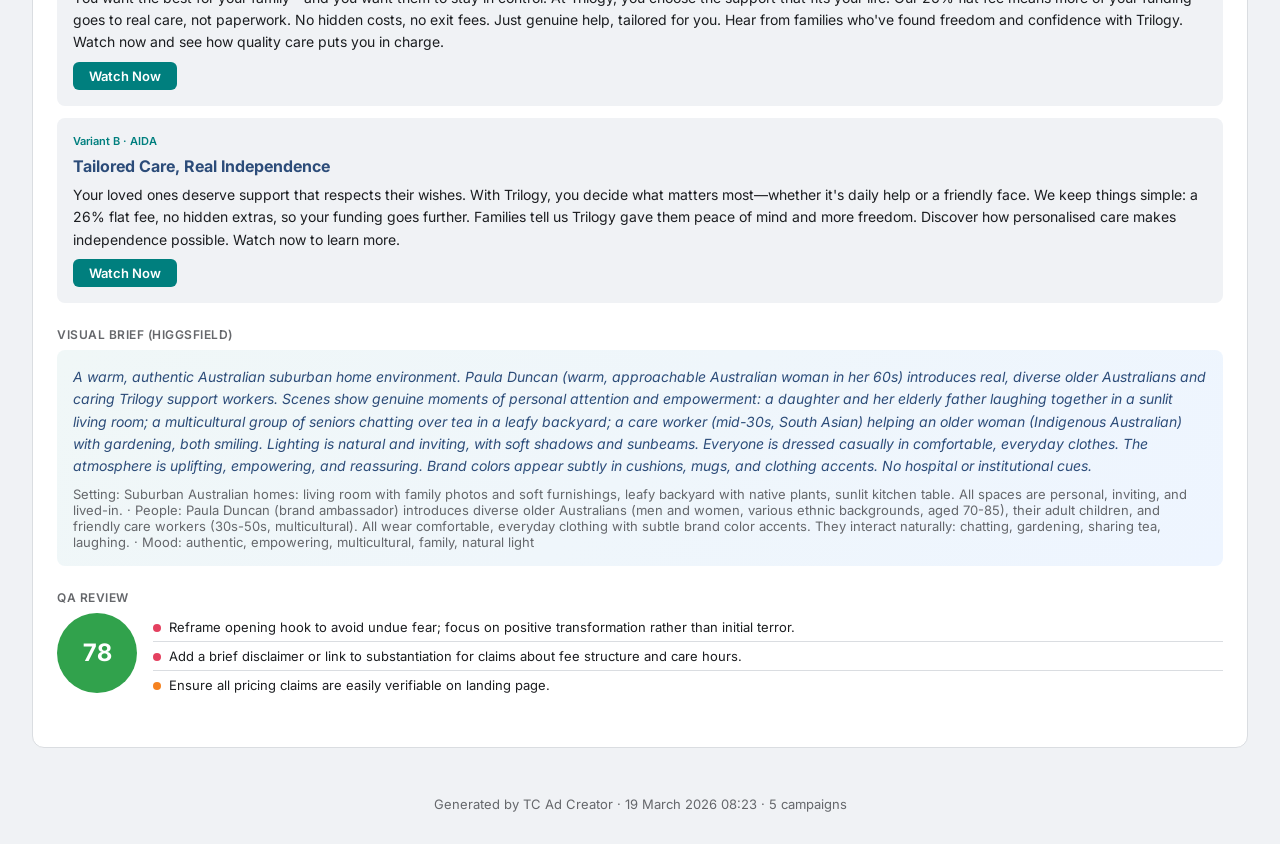
==== commit 7487501c: "Linked dashboards: Intelligence ↔ Ad Creator with nav buttons. Green 'Create Ads' button on main sit" ====
--- a/ad_output/ad_review_dashboard.html
+++ b/ad_output/ad_review_dashboard.html
@@ -97,9 +97,14 @@
 </style>
 </head>
 <body>
-<div class="header">
-  <h1>TC Ad Creator — Review Dashboard</h1>
-  <p>19 March 2026 · 5 campaigns generated · Review and approve before production</p>
+<div class="header" style="display:flex;align-items:center;gap:16px;">
+  <div style="flex:1;">
+    <h1>TC Ad Creator — Review Dashboard</h1>
+    <p>19 March 2026 · 5 campaigns generated · Review and approve before production</p>
+  </div>
+  <a href="index.html" style="padding:8px 16px;background:rgba(255,255,255,0.2);color:white;border-radius:6px;font-size:14px;font-weight:600;text-decoration:none;display:inline-flex;align-items:center;gap:6px;">
+    ← Back to Intelligence
+  </a>
 </div>
 
 <div class="stats">
@@ -507,7 +512,7 @@
 </div>
 
 <div style="text-align:center;padding:32px;color:var(--muted);font-size:13px;">
-  Generated by TC Ad Creator · 19 March 2026 08:21 · 5 campaigns
+  Generated by TC Ad Creator · 19 March 2026 08:23 · 5 campaigns
 </div>
 </body>
 </html>
